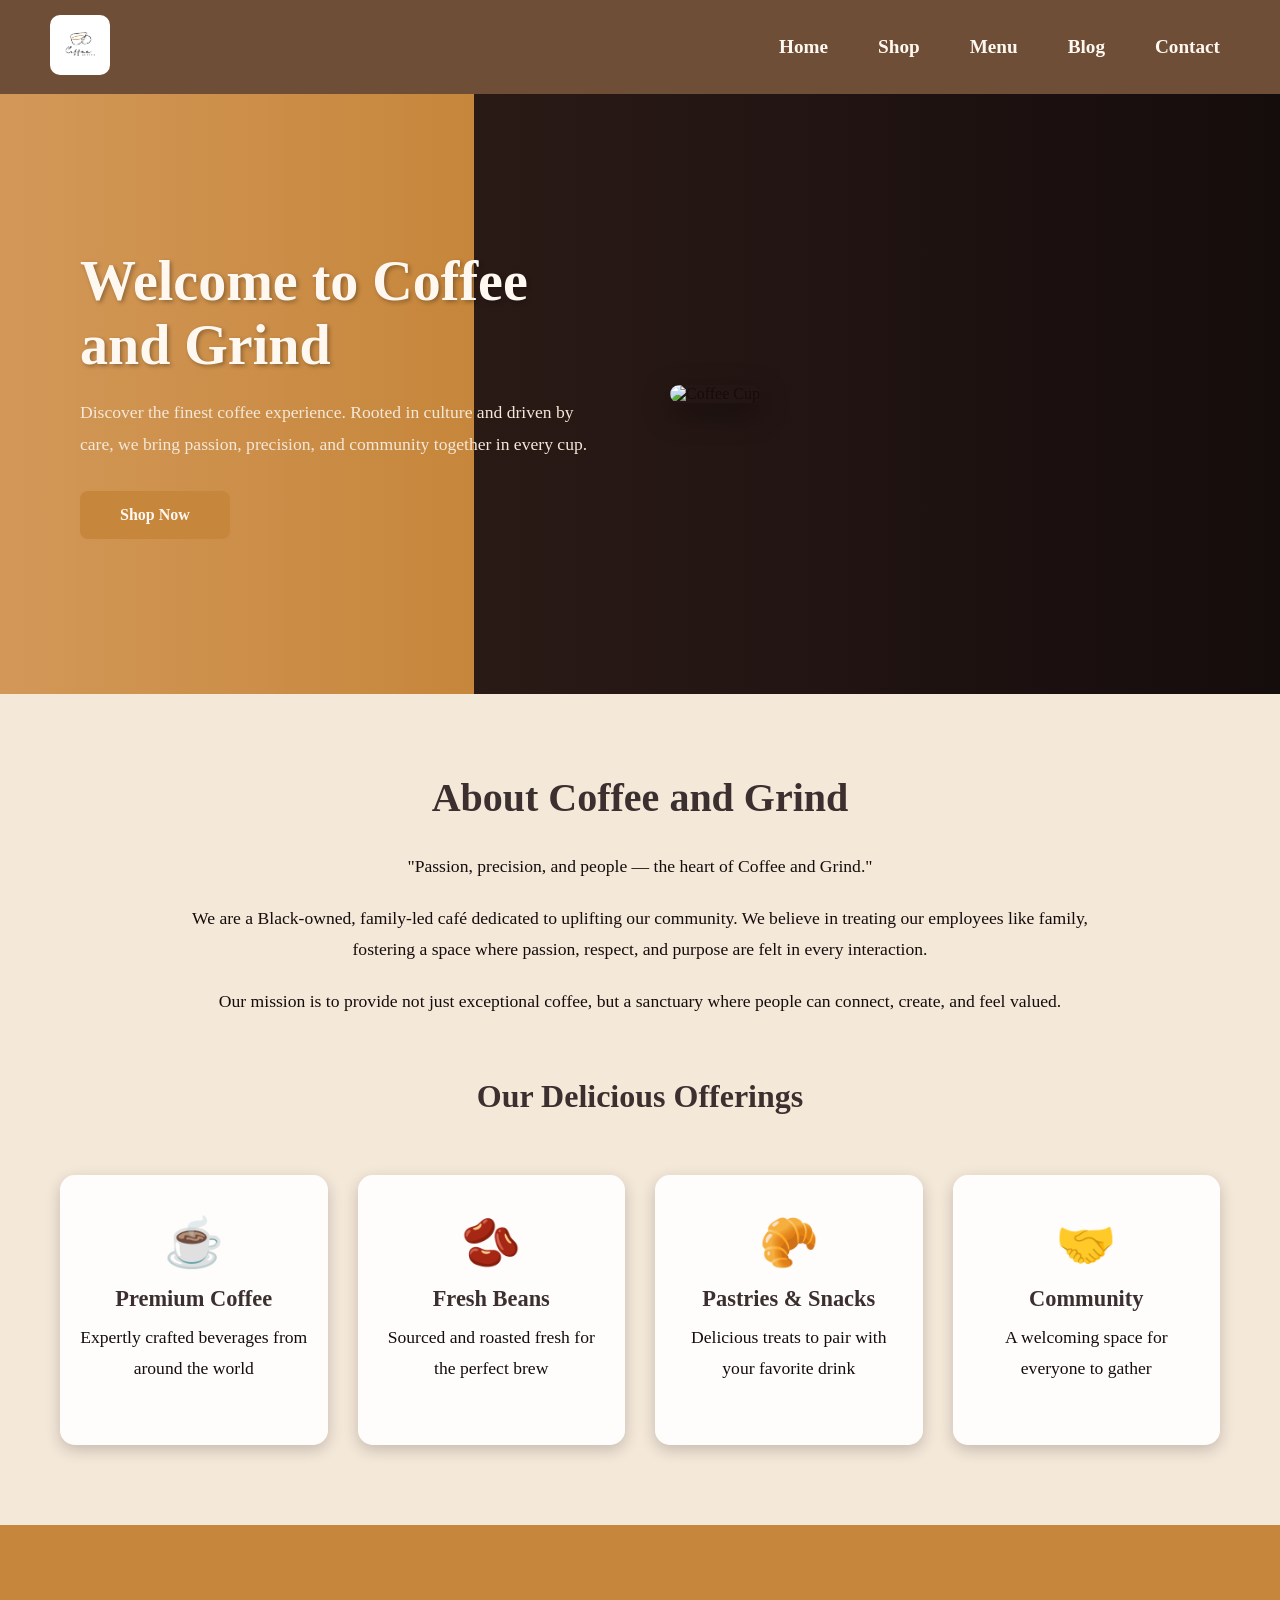
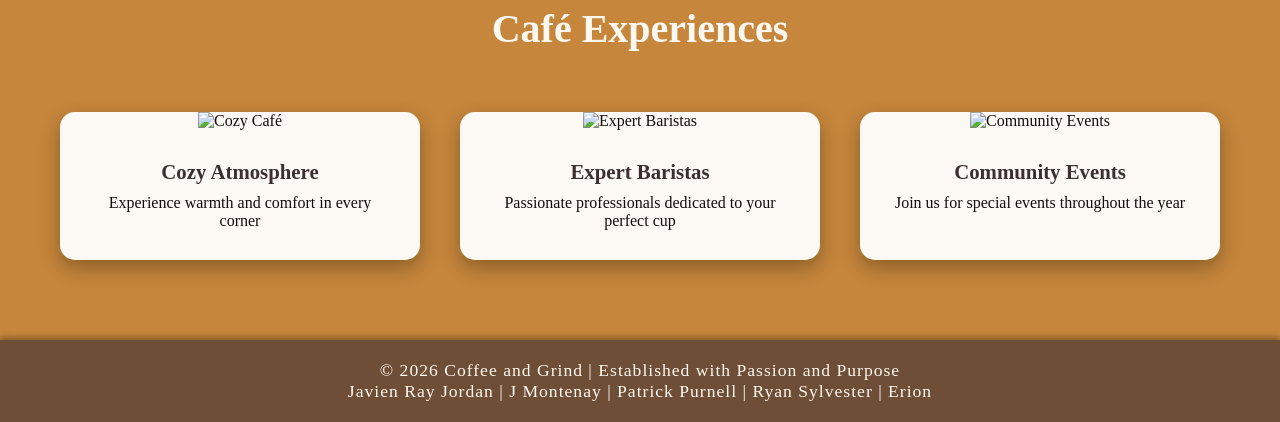
==== index.html @ d8a01a32 "Add initial index.html for Coffee and Grind website This is the initial commit for the Coffee and Gr" ====
<!DOCTYPE html>
<html lang="en">
<head>
    <meta charset="UTF-8">
    <meta name="viewport" content="width=device-width, initial-scale=1.0">
    <title>Coffee and Grind | Home</title>
    <link rel="stylesheet" type="text/css" href="style-1.css">
    <style>
        .hero-section {
            background: linear-gradient(90deg, #D39858 0%, #C6863B 37%, #2a1a16 37%, #150c0c 100%);
            min-height: 600px;
            padding: 60px 80px;
            display: flex;
            align-items: center;
        }

        .hero-content {
            max-width: 1200px;
            margin: 0 auto;
            display: grid;
            grid-template-columns: 1fr 1fr;
            gap: 60px;
            align-items: center;
            width: 100%;
        }

        .hero-text h1 {
            font-size: 3.5em;
            color: #fff8f0;
            margin-bottom: 20px;
            text-shadow: 2px 2px 4px rgba(0,0,0,0.3);
        }

        .hero-text p {
            font-size: 1.1em;
            color: #f4e8d9;
            margin-bottom: 30px;
            line-height: 1.8;
        }

        .cta-button {
            display: inline-block;
            background-color: #C6863B;
            color: #fff8f0;
            padding: 15px 40px;
            border-radius: 8px;
            font-size: 1em;
            font-weight: bold;
            transition: all 0.3s ease;
        }

        .cta-button:hover {
            background-color: transparent;
            border: 2px solid #C6863B;
        }

        .hero-image img {
            width: 100%;
            max-width: 400px;
            border-radius: 15px;
            box-shadow: 0 10px 30px rgba(0,0,0,0.4);
        }

        .about-section {
            padding: 80px 60px;
            background-color: #f4e8d9;
            text-align: center;
        }

        .about-section h2 {
            font-size: 2.5em;
            margin-bottom: 30px;
            color: #3b2f2f;
        }

        .about-section p {
            font-size: 1.1em;
            color: #150c0c;
            max-width: 900px;
            margin: 0 auto 20px;
            line-height: 1.8;
        }

        .offerings-grid {
            display: grid;
            grid-template-columns: repeat(4, 1fr);
            gap: 30px;
            margin-top: 60px;
        }

        .offering-card {
            background-color: rgba(255,255,255,0.9);
            padding: 40px 20px;
            border-radius: 15px;
            text-align: center;
            box-shadow: 0 5px 15px rgba(0,0,0,0.2);
            transition: transform 0.3s;
        }

        .offering-card:hover {
            transform: translateY(-10px);
        }

        .offering-icon {
            font-size: 3em;
            margin-bottom: 15px;
        }

        .offering-card h3 {
            font-size: 1.4em;
            color: #3b2f2f;
            margin-bottom: 10px;
        }

        .featured-grid {
            display: grid;
            grid-template-columns: repeat(3, 1fr);
            gap: 40px;
            margin-top: 60px;
        }

        .featured-card {
            background-color: rgba(255,255,255,0.95);
            border-radius: 15px;
            overflow: hidden;
            box-shadow: 0 8px 20px rgba(0,0,0,0.3);
            transition: transform 0.3s;
        }

        .featured-card:hover {
            transform: scale(1.05);
        }

        .featured-card img {
            width: 100%;
            height: 250px;
            object-fit: cover;
        }

        .featured-info {
            padding: 30px;
            text-align: center;
        }

        .featured-info h3 {
            font-size: 1.3em;
            color: #3b2f2f;
            margin-bottom: 10px;
        }

        .featured-section {
            padding: 80px 60px;
            background-color: #C6863B;
            text-align: center;
        }

        .featured-section h2 {
            font-size: 2.5em;
            color: #fff8f0;
            margin-bottom: 20px;
        }

        @media(max-width: 1000px) {
            .hero-content {
                grid-template-columns: 1fr;
            }
            .offerings-grid {
                grid-template-columns: repeat(2, 1fr);
            }
            .featured-grid {
                grid-template-columns: repeat(2, 1fr);
            }
        }

        @media(max-width: 650px) {
            .offerings-grid, .featured-grid {
                grid-template-columns: 1fr;
            }
            .hero-text h1 {
                font-size: 2em;
            }
        }
    </style>
</head>
<body>
    <!-- Header -->
    <header>
        <nav>
            <div class="logo">
                <img src="logo.png" alt="Coffee and Grind Logo">
            </div>
            <ul class="nav-links">
                <li><a href="index.html">Home</a></li>
                <li><a href="shop.html">Shop</a></li>
                <li><a href="menu.html">Menu</a></li>
                <li><a href="blog.html">Blog</a></li>
                <li><a href="contact.html">Contact</a></li>
            </ul>
        </nav>
    </header>

    <!-- Hero Section -->
    <section class="hero-section">
        <div class="hero-content">
            <div class="hero-text">
                <h1>Welcome to Coffee and Grind</h1>
                <p>Discover the finest coffee experience. Rooted in culture and driven by care, we bring passion, precision, and community together in every cup.</p>
                <a href="shop.html" class="cta-button">Shop Now</a>
            </div>
            <div class="hero-image">
                <img src="https://images.unsplash.com/photo-1512568400610-62da28bc8a13?w=500&h=500&fit=crop" alt="Coffee Cup">
            </div>
        </div>
    </section>

    <!-- About Section -->
    <section class="about-section">
        <h2>About Coffee and Grind</h2>
        <p>"Passion, precision, and people — the heart of Coffee and Grind."
        </p>
        <p>We are a Black-owned, family-led café dedicated to uplifting our community. We believe in treating our employees like family, fostering a space where passion, respect, and purpose are felt in every interaction.</p>
        <p>Our mission is to provide not just exceptional coffee, but a sanctuary where people can connect, create, and feel valued.</p>

        <h2 style="margin-top: 60px; font-size: 2em;">Our Delicious Offerings</h2>
        <div class="offerings-grid">
            <div class="offering-card">
                <div class="offering-icon">☕</div>
                <h3>Premium Coffee</h3>
                <p>Expertly crafted beverages from around the world</p>
            </div>
            <div class="offering-card">
                <div class="offering-icon">🫘</div>
                <h3>Fresh Beans</h3>
                <p>Sourced and roasted fresh for the perfect brew</p>
            </div>
            <div class="offering-card">
                <div class="offering-icon">🥐</div>
                <h3>Pastries & Snacks</h3>
                <p>Delicious treats to pair with your favorite drink</p>
            </div>
            <div class="offering-card">
                <div class="offering-icon">🤝</div>
                <h3>Community</h3>
                <p>A welcoming space for everyone to gather</p>
            </div>
        </div>
    </section>

    <!-- Featured Section -->
    <section class="featured-section">
        <h2>Café Experiences</h2>
        <div class="featured-grid">
            <div class="featured-card">
                <img src="https://images.unsplash.com/photo-1495521821757-a1efb6729352?w=400&h=300&fit=crop" alt="Cozy Café">
                <div class="featured-info">
                    <h3>Cozy Atmosphere</h3>
                    <p>Experience warmth and comfort in every corner</p>
                </div>
            </div>
            <div class="featured-card">
                <img src="https://images.unsplash.com/photo-1442512595331-e89e6fee58e9?w=400&h=300&fit=crop" alt="Expert Baristas">
                <div class="featured-info">
                    <h3>Expert Baristas</h3>
                    <p>Passionate professionals dedicated to your perfect cup</p>
                </div>
            </div>
            <div class="featured-card">
                <img src="https://images.unsplash.com/photo-1529156069898-49953e39b3ac?w=400&h=300&fit=crop" alt="Community Events">
                <div class="featured-info">
                    <h3>Community Events</h3>
                    <p>Join us for special events throughout the year</p>
                </div>
            </div>
        </div>
    </section>

    <!-- Footer -->
    <footer>
        <p>&copy; 2026 Coffee and Grind | Established with Passion and Purpose</p>
        <p>Javien Ray Jordan | J Montenay | Patrick Purnell | Ryan Sylvester | Erion</p>
    </footer>

</body>
</html>
---- style-1.css ----
/* Reset */
    * { margin:0; padding:0; box-sizing:border-box; }

    /* Body */
      body {
      font-family: "Times New Roman", serif;
      background-color: #D39858;
      color: #150c0c;
    }

    a { text-decoration: none; color: inherit; }

    .hero-section {
      background: linear-gradient(90deg, #D39858 0%, #C6863B 37%, #2a1a16 37%, #150c0c 100%);
      min-height: 850px;
      padding: 40px 80px 90px;
    }
    /* Header & Navigation */
    header { background-color: #6f4e37; box-shadow: 0 3px 6px rgba(0,0,0,0.3);}
    nav {
      display: flex;
      justify-content: space-between;
      align-items: center;
      padding: 15px 50px;
    }
    .nav-links {
      display: flex;
      list-style: none;
      gap: 30px;
    }
    .nav-links li a {
      text-decoration: none;
      color: #fff8f0;
      font-weight: bold;
      font-size: 1.2em;
      padding: 5px 10px;
      transition: all 0.3s ease;
      border-radius: 5px;
    }
    .nav-links li a:hover {
      color: #e0c097;
      background-color: rgba(255,255,255,0.15);
    }
    .logo img { height: 60px; width: 60px; border-radius: 10px; }

    /* Title Section */
    .title-section { text-align:center; margin:60px 0 40px 0; }
    .title-section h1 {
      font-size: 3.5em;
      color: #3b2f2f;
      text-shadow: 3px 3px 6px rgba(0,0,0,0.4);
    }

    /* Coffee Grid */
    .coffee-menu { display:flex; justify-content:center; margin-bottom:70px; }
    .coffee-grid {
      display:grid;
      grid-template-columns: repeat(4, 1fr);
      gap:50px;
      width: 90%;
    }
    .coffee-card {
      background-color: rgba(255,255,255,0.95);
      padding:30px;
      border-radius:20px;
      text-align:center;
      box-shadow: 4px 8px 25px rgba(0,0,0,0.4);
      transition: transform 0.3s, box-shadow 0.3s, background 0.3s;
      cursor: pointer;
      min-height: 480px;
    }
    .coffee-card:hover {
      transform: translateY(-15px) scale(1.06);
      box-shadow: 6px 12px 40px rgba(0,0,0,0.5);
      background-color: #fff;
    }
    .coffee-card img {
      width:100%;
      height:320px;
      object-fit:cover;
      border-radius:15px;
      margin-bottom:15px;
    }
    .coffee-card h3 { margin:12px 0 8px 0; font-size:1.6em; }
    .coffee-card p { font-weight:bold; color:#6f4e37; font-size:1.3em; }

    /* Footer */
    footer {
      background-color: #6f4e37;
      color: #fff8f0;
      text-align:center;
      padding:20px 0;
      font-size:1.1em;
      letter-spacing: 1px;
      box-shadow: 0 -3px 6px rgba(0,0,0,0.3);
    }

    /* Responsive */
    @media(max-width:1400px){ .coffee-grid{ grid-template-columns: repeat(3, 1fr); } }
    @media(max-width:1000px){ .coffee-grid{ grid-template-columns: repeat(2, 1fr); } }
    @media(max-width:650px){ .coffee-grid{ grid-template-columns: 1fr; } }
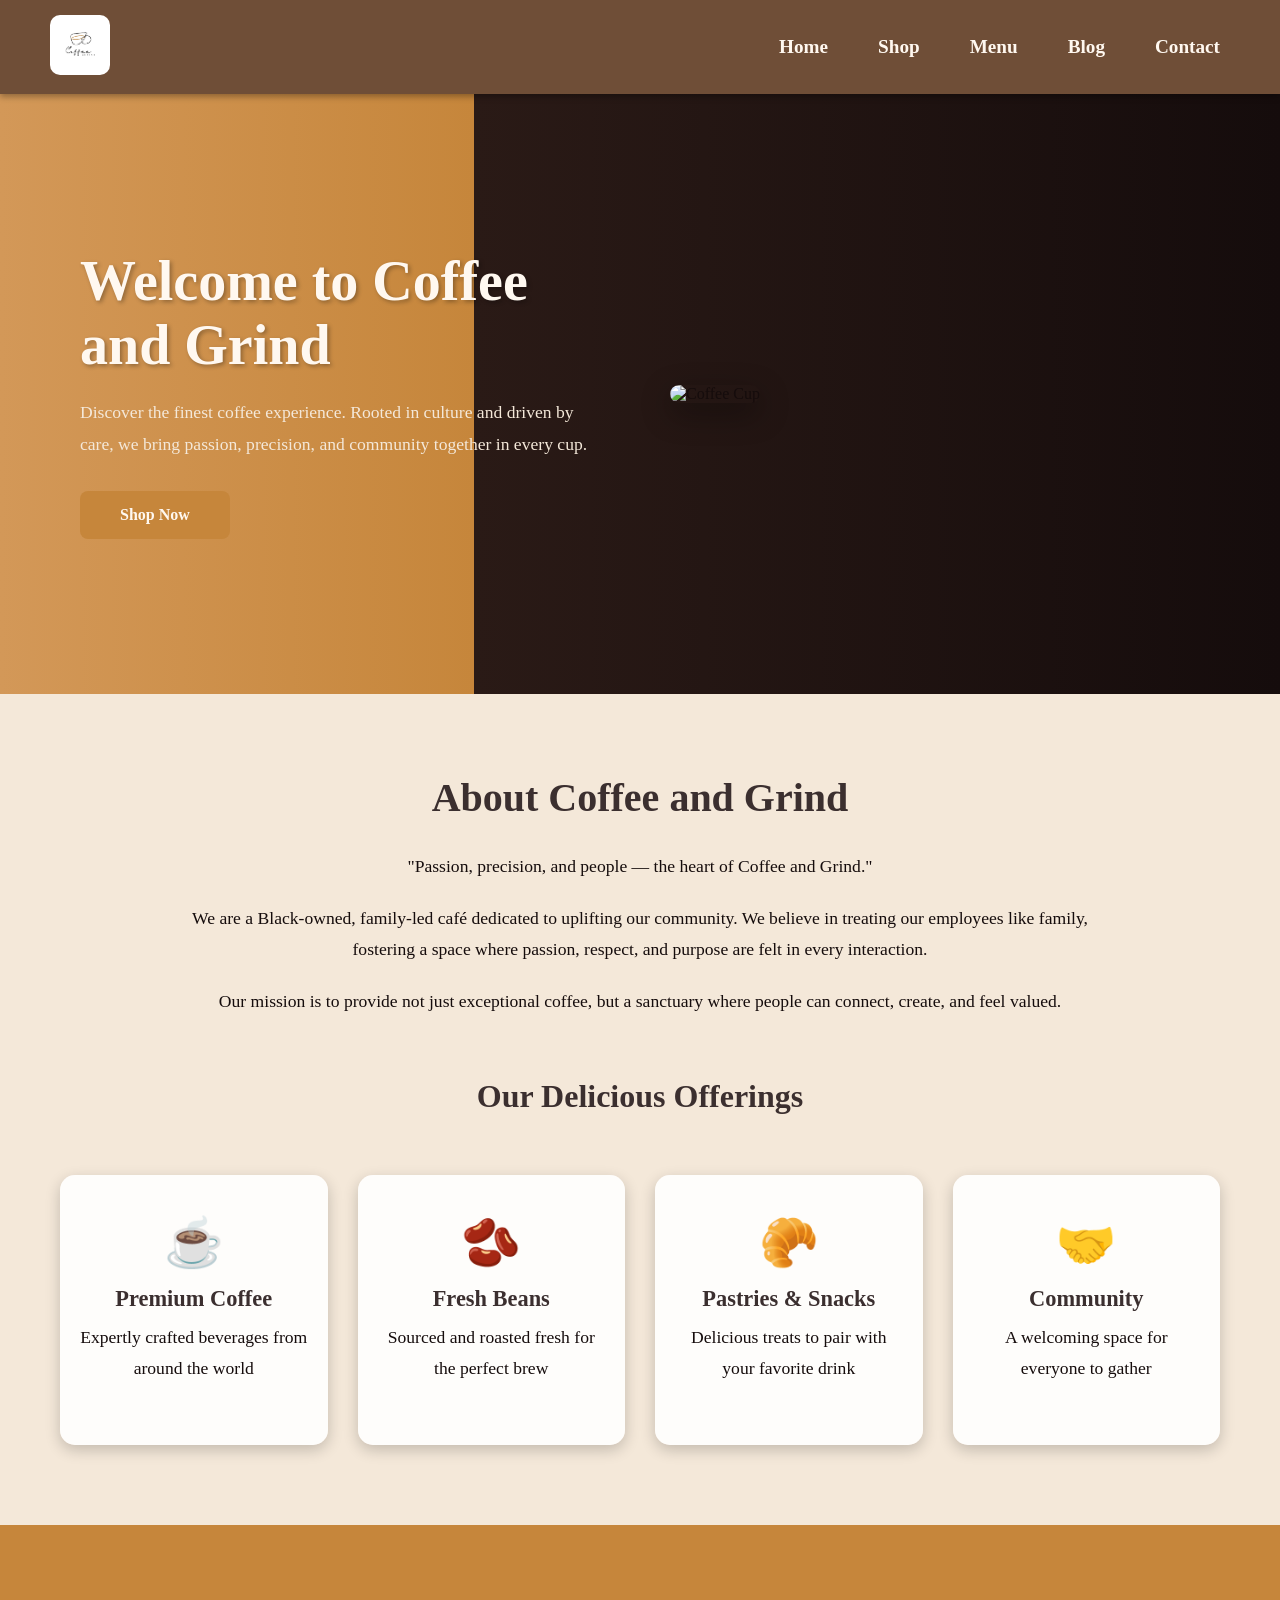
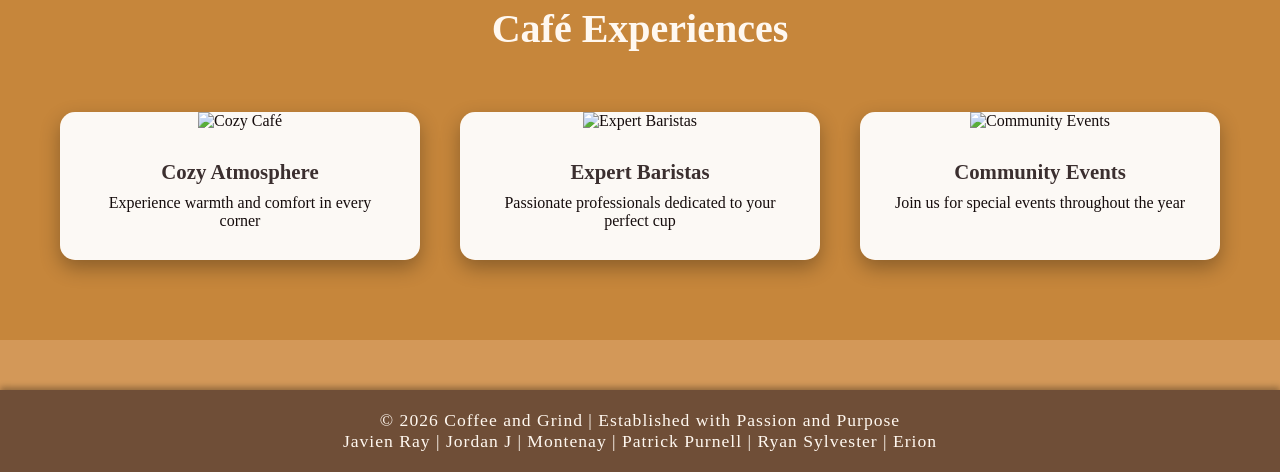
==== commit 483ea4ab: "Update footer names for consistency" ====
--- a/index.html
+++ b/index.html
@@ -277,7 +277,7 @@
     <!-- Footer -->
     <footer>
         <p>&copy; 2026 Coffee and Grind | Established with Passion and Purpose</p>
-        <p>Javien Ray Jordan | J Montenay | Patrick Purnell | Ryan Sylvester | Erion</p>
+        <p>Javien Ray | Jordan J | Montenay | Patrick Purnell | Ryan Sylvester | Erion</p>
     </footer>
 
 </body>
--- a/style-1.css
+++ b/style-1.css
@@ -1,102 +1,305 @@
- /* Reset */
-    * { margin:0; padding:0; box-sizing:border-box; }
-
-    /* Body */
-      body {
-      font-family: "Times New Roman", serif;
-      background-color: #D39858;
-      color: #150c0c;
-    }
-
-    a { text-decoration: none; color: inherit; }
-
-    .hero-section {
-      background: linear-gradient(90deg, #D39858 0%, #C6863B 37%, #2a1a16 37%, #150c0c 100%);
-      min-height: 850px;
-      padding: 40px 80px 90px;
-    }
-    /* Header & Navigation */
-    header { background-color: #6f4e37; box-shadow: 0 3px 6px rgba(0,0,0,0.3);}
-    nav {
-      display: flex;
-      justify-content: space-between;
-      align-items: center;
-      padding: 15px 50px;
-    }
-    .nav-links {
-      display: flex;
-      list-style: none;
-      gap: 30px;
-    }
-    .nav-links li a {
-      text-decoration: none;
-      color: #fff8f0;
-      font-weight: bold;
-      font-size: 1.2em;
-      padding: 5px 10px;
-      transition: all 0.3s ease;
-      border-radius: 5px;
-    }
-    .nav-links li a:hover {
-      color: #e0c097;
-      background-color: rgba(255,255,255,0.15);
-    }
-    .logo img { height: 60px; width: 60px; border-radius: 10px; }
-
-    /* Title Section */
-    .title-section { text-align:center; margin:60px 0 40px 0; }
-    .title-section h1 {
-      font-size: 3.5em;
-      color: #3b2f2f;
-      text-shadow: 3px 3px 6px rgba(0,0,0,0.4);
-    }
-
-    /* Coffee Grid */
-    .coffee-menu { display:flex; justify-content:center; margin-bottom:70px; }
-    .coffee-grid {
-      display:grid;
-      grid-template-columns: repeat(4, 1fr);
-      gap:50px;
-      width: 90%;
-    }
-    .coffee-card {
-      background-color: rgba(255,255,255,0.95);
-      padding:30px;
-      border-radius:20px;
-      text-align:center;
-      box-shadow: 4px 8px 25px rgba(0,0,0,0.4);
-      transition: transform 0.3s, box-shadow 0.3s, background 0.3s;
-      cursor: pointer;
-      min-height: 480px;
-    }
-    .coffee-card:hover {
-      transform: translateY(-15px) scale(1.06);
-      box-shadow: 6px 12px 40px rgba(0,0,0,0.5);
-      background-color: #fff;
-    }
-    .coffee-card img {
-      width:100%;
-      height:320px;
-      object-fit:cover;
-      border-radius:15px;
-      margin-bottom:15px;
-    }
-    .coffee-card h3 { margin:12px 0 8px 0; font-size:1.6em; }
-    .coffee-card p { font-weight:bold; color:#6f4e37; font-size:1.3em; }
-
-    /* Footer */
-    footer {
-      background-color: #6f4e37;
-      color: #fff8f0;
-      text-align:center;
-      padding:20px 0;
-      font-size:1.1em;
-      letter-spacing: 1px;
-      box-shadow: 0 -3px 6px rgba(0,0,0,0.3);
-    }
-
-    /* Responsive */
-    @media(max-width:1400px){ .coffee-grid{ grid-template-columns: repeat(3, 1fr); } }
-    @media(max-width:1000px){ .coffee-grid{ grid-template-columns: repeat(2, 1fr); } }
-    @media(max-width:650px){ .coffee-grid{ grid-template-columns: 1fr; } }
-
+ /* Reset */
+    * { margin:0; padding:0; box-sizing:border-box; }
+
+    /* Body */
+      body {
+      font-family: "Times New Roman", serif;
+      background-color: #D39858;
+      color: #150c0c;
+    }
+
+    a { text-decoration: none; color: inherit; }
+
+    .hero-section {
+      background: linear-gradient(90deg, #D39858 0%, #C6863B 37%, #2a1a16 37%, #150c0c 100%);
+      min-height: 850px;
+      padding: 40px 80px 90px;
+    }
+    /* Header & Navigation */
+    header { background-color: #6f4e37; box-shadow: 0 3px 6px rgba(0,0,0,0.3); position: sticky; top: 0; z-index: 999;}
+    nav {
+      display: flex;
+      justify-content: space-between;
+      align-items: center;
+      padding: 15px 50px;
+    }
+    .nav-links {
+      display: flex;
+      list-style: none;
+      gap: 30px;
+      align-items: center;
+    }
+    .nav-links li a {
+      text-decoration: none;
+      color: #fff8f0;
+      font-weight: bold;
+      font-size: 1.2em;
+      padding: 5px 10px;
+      transition: all 0.3s ease;
+      border-radius: 5px;
+    }
+    .nav-links li a:hover {
+      color: #e0c097;
+      background-color: rgba(255,255,255,0.15);
+    }
+    .cart-link {
+      position: relative;
+      display: inline-flex;
+      align-items: center;
+      gap: 5px;
+    }
+    .cart-count {
+      background-color: #e74c3c;
+      color: white;
+      border-radius: 50%;
+      width: 24px;
+      height: 24px;
+      display: flex;
+      align-items: center;
+      justify-content: center;
+      font-size: 0.8em;
+      font-weight: bold;
+    }
+    .logo img { height: 60px; width: 60px; border-radius: 10px; }
+
+    /* Title Section */
+    .title-section { text-align:center; margin:60px 0 40px 0; }
+    .title-section h1 {
+      font-size: 3.5em;
+      color: #3b2f2f;
+      text-shadow: 3px 3px 6px rgba(0,0,0,0.4);
+    }
+
+    /* Coffee Grid */
+    .coffee-menu { display:flex; justify-content:center; margin-bottom:70px; }
+    .coffee-grid {
+      display:grid;
+      grid-template-columns: repeat(4, 1fr);
+      gap:50px;
+      width: 90%;
+    }
+    .coffee-card {
+      background-color: rgba(255,255,255,0.95);
+      padding:30px;
+      border-radius:20px;
+      text-align:center;
+      box-shadow: 4px 8px 25px rgba(0,0,0,0.4);
+      transition: transform 0.3s, box-shadow 0.3s, background 0.3s;
+      cursor: pointer;
+      min-height: 480px;
+    }
+    .coffee-card:hover {
+      transform: translateY(-15px) scale(1.06);
+      box-shadow: 6px 12px 40px rgba(0,0,0,0.5);
+      background-color: #fff;
+    }
+    .coffee-card img {
+      width:100%;
+      height:320px;
+      object-fit:cover;
+      border-radius:15px;
+      margin-bottom:15px;
+    }
+    .coffee-card h3 { margin:12px 0 8px 0; font-size:1.6em; }
+    .coffee-card p { font-weight:bold; color:#6f4e37; font-size:1.3em; }
+
+    /* Shopping Cart Page */
+    .cart-container {
+      max-width: 1000px;
+      margin: 40px auto;
+      padding: 20px;
+      background-color: #fff8f0;
+      border-radius: 10px;
+      box-shadow: 0 5px 15px rgba(0,0,0,0.2);
+    }
+
+    .cart-container h1 {
+      text-align: center;
+      color: #3b2f2f;
+      margin-bottom: 30px;
+    }
+
+    .empty-message {
+      text-align: center;
+      padding: 60px 20px;
+      color: #6f4e37;
+      font-size: 1.2em;
+    }
+
+    .empty-message a {
+      color: #C6863B;
+      font-weight: bold;
+    }
+
+    .cart-content {
+      display: none;
+    }
+
+    .cart-table {
+      width: 100%;
+      border-collapse: collapse;
+      margin-bottom: 30px;
+      background-color: white;
+    }
+
+    .cart-table th,
+    .cart-table td {
+      padding: 15px;
+      text-align: left;
+      border-bottom: 1px solid #ddd;
+    }
+
+    .cart-table th {
+      background-color: #C6863B;
+      color: white;
+      font-weight: bold;
+    }
+
+    .cart-table tr:hover {
+      background-color: #f5f5f5;
+    }
+
+    .cart-table input[type="number"] {
+      width: 60px;
+      padding: 5px;
+      border: 1px solid #ddd;
+      border-radius: 4px;
+    }
+
+    .cart-table button {
+      background-color: #e74c3c;
+      color: white;
+      border: none;
+      padding: 8px 15px;
+      border-radius: 4px;
+      cursor: pointer;
+      font-weight: bold;
+      transition: background-color 0.3s;
+    }
+
+    .cart-table button:hover {
+      background-color: #c0392b;
+    }
+
+    .cart-summary {
+      background-color: #f9f9f9;
+      padding: 20px;
+      border-radius: 8px;
+      max-width: 400px;
+      margin-left: auto;
+    }
+
+    .summary-row {
+      display: flex;
+      justify-content: space-between;
+      padding: 10px 0;
+      font-size: 1.1em;
+      border-bottom: 1px solid #ddd;
+    }
+
+    .summary-row.total {
+      font-size: 1.3em;
+      font-weight: bold;
+      color: #C6863B;
+      border-bottom: none;
+      padding-top: 10px;
+    }
+
+    .checkout-btn {
+      width: 100%;
+      padding: 15px;
+      margin-top: 20px;
+      background-color: #27ae60;
+      color: white;
+      border: none;
+      border-radius: 5px;
+      font-size: 1.1em;
+      font-weight: bold;
+      cursor: pointer;
+      transition: background-color 0.3s;
+    }
+
+    .checkout-btn:hover {
+      background-color: #229954;
+    }
+
+    /* Product Container & Cards */
+    .product-container {
+      display: grid;
+      grid-template-columns: repeat(auto-fit, minmax(250px, 1fr));
+      gap: 20px;
+      padding: 40px;
+      max-width: 1400px;
+      margin: 0 auto;
+    }
+
+    .product {
+      background-color: #f2c07b;
+      padding: 20px;
+      border-radius: 10px;
+      text-align: center;
+      box-shadow: 0 4px 10px rgba(0,0,0,0.2);
+      transition: transform 0.3s;
+    }
+
+    .product:hover {
+      transform: translateY(-5px);
+    }
+
+    .product img {
+      width: 100%;
+      height: 200px;
+      object-fit: cover;
+      border-radius: 8px;
+      margin-bottom: 15px;
+    }
+
+    .product h2 {
+      margin: 10px 0;
+      color: #3b2f2f;
+    }
+
+    .product p {
+      color: #6f4e37;
+      font-weight: bold;
+      margin: 10px 0;
+    }
+
+    .add-to-cart {
+      background-color: #C6863B;
+      color: white;
+      border: none;
+      padding: 10px 20px;
+      border-radius: 5px;
+      cursor: pointer;
+      font-weight: bold;
+      transition: background-color 0.3s;
+      width: 100%;
+      margin-top: 10px;
+    }
+
+    .add-to-cart:hover {
+      background-color: #B5751F;
+    }
+
+    /* Footer */
+    footer {
+      background-color: #6f4e37;
+      color: #fff8f0;
+      text-align:center;
+      padding:20px 0;
+      font-size:1.1em;
+      letter-spacing: 1px;
+      box-shadow: 0 -3px 6px rgba(0,0,0,0.3);
+      margin-top: 50px;
+    }
+
+    /* Responsive */
+    @media(max-width:1400px){ .coffee-grid{ grid-template-columns: repeat(3, 1fr); } }
+    @media(max-width:1000px){ .coffee-grid{ grid-template-columns: repeat(2, 1fr); } .cart-summary { max-width: 100%; } }
+    @media(max-width:650px){ 
+      .coffee-grid{ grid-template-columns: 1fr; } 
+      .nav-links { gap: 15px; font-size: 0.9em; }
+      .cart-table th, .cart-table td { padding: 10px; font-size: 0.9em; }
+      .product-container { grid-template-columns: 1fr; }
+    }
